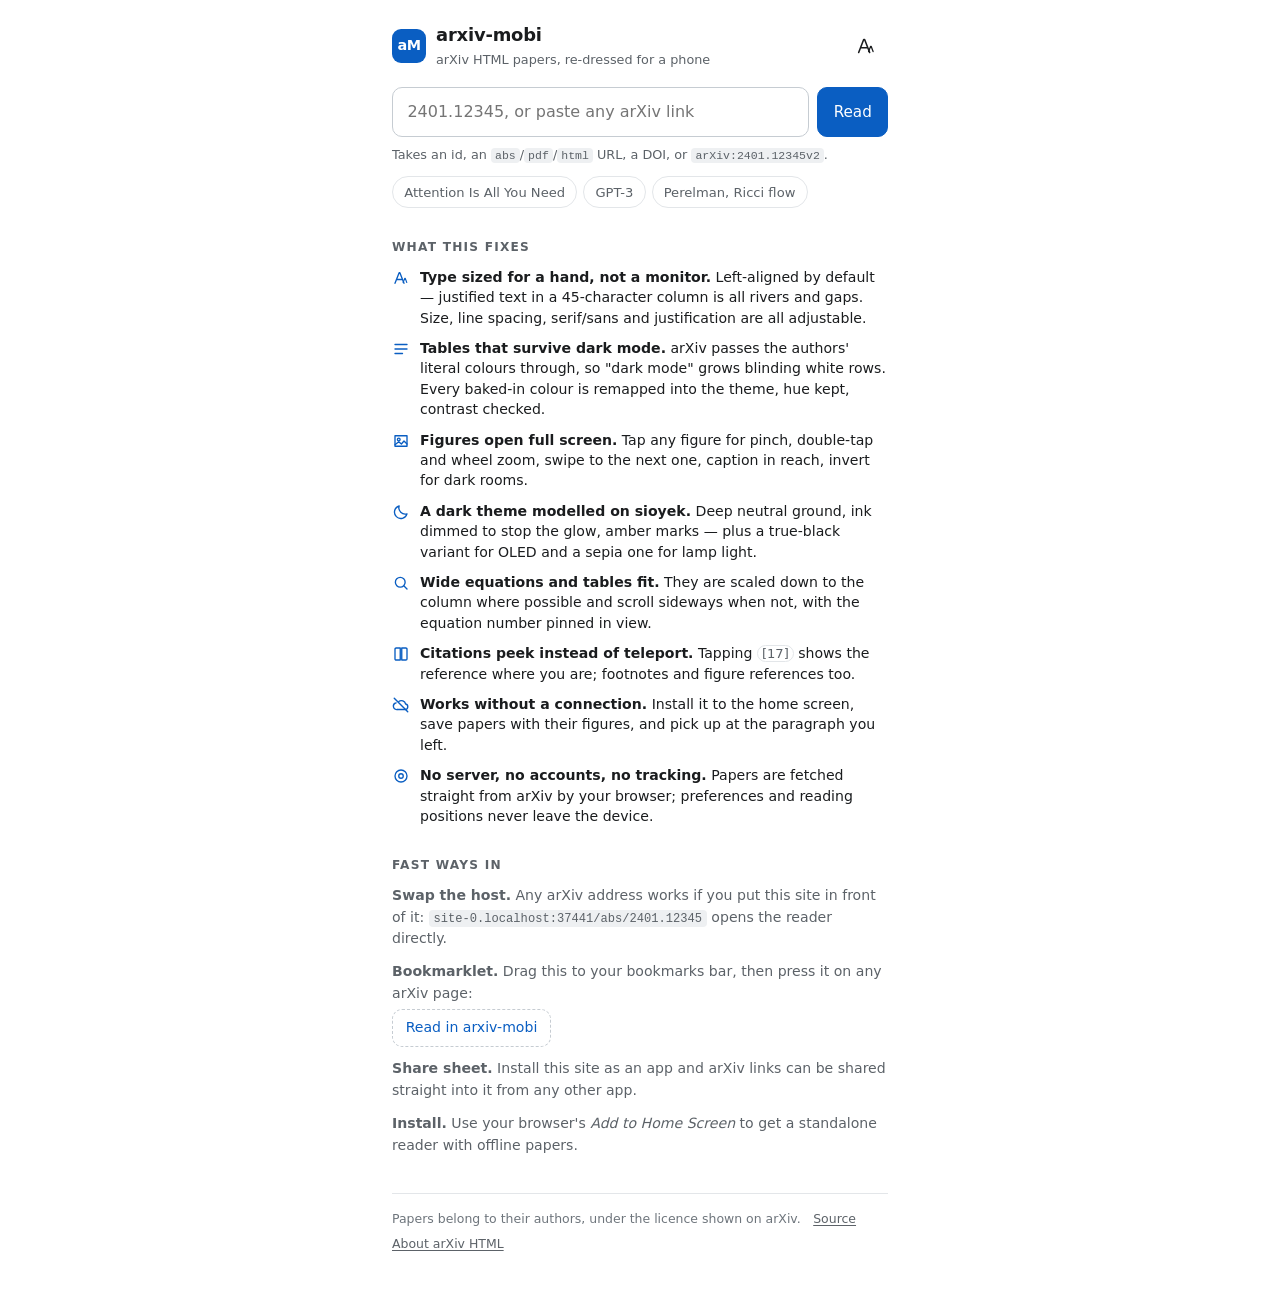
==== index.html @ 22921496 "Add arxiv-mobi: a phone-shaped reader for arXiv HTML papers A static, serverless site (GitHub Pages)" ====
<!doctype html>
<html lang="en">
<head>
<meta charset="utf-8">
<meta name="viewport" content="width=device-width, initial-scale=1, viewport-fit=cover">
<meta name="theme-color" content="#ffffff">
<meta name="color-scheme" content="light dark">
<title>arxiv-mobi — arXiv papers, phone-shaped</title>
<meta name="description" content="Open any arXiv paper that has an HTML version and read it with typography, tables, figures and dark themes built for a phone.">
<link rel="manifest" href="manifest.webmanifest">
<link rel="icon" href="assets/icons/icon.svg" type="image/svg+xml">
<link rel="apple-touch-icon" href="assets/icons/apple-touch-icon.png">
<meta name="apple-mobile-web-app-capable" content="yes">
<meta name="apple-mobile-web-app-title" content="arxiv-mobi">
<link rel="preconnect" href="https://arxiv.org" crossorigin>
<link rel="stylesheet" href="assets/css/base.css">
<link rel="stylesheet" href="assets/css/landing.css">
<script>
(function () {
  try {
    var p = JSON.parse(localStorage.getItem('arxivmobi:prefs:v1') || '{}');
    var t = p.theme || 'auto';
    if (t === 'auto') {
      t = window.matchMedia && window.matchMedia('(prefers-color-scheme: dark)').matches ? 'dark' : 'light';
    }
    document.documentElement.dataset.theme = t;
  } catch (e) { /* defaults are fine */ }
}());
</script>
</head>
<body>
<div class="wrap">

  <header class="masthead">
    <span class="masthead__mark" aria-hidden="true">aM</span>
    <div class="masthead__text">
      <h1>arxiv-mobi</h1>
      <p>arXiv HTML papers, re-dressed for a phone</p>
    </div>
    <button class="iconbtn" id="appearanceBtn" aria-label="Appearance settings" title="Appearance"></button>
  </header>

  <form class="searchform" id="openForm" novalidate>
    <div class="searchform__row">
      <input type="text" id="idInput" name="id" inputmode="text" autocapitalize="off"
             autocorrect="off" spellcheck="false" enterkeyhint="go"
             placeholder="2401.12345, or paste any arXiv link"
             aria-label="arXiv identifier or URL">
      <button class="btn btn--primary" type="submit">Read</button>
    </div>
    <p class="hint" id="formHint">Takes an id, an <code>abs</code>/<code>pdf</code>/<code>html</code> URL, a DOI, or <code>arXiv:2401.12345v2</code>.</p>
    <p class="formerror" id="formError" hidden></p>
  </form>

  <div class="chips" id="examples">
    <a class="chip" href="read.html?id=1706.03762">Attention Is All You Need</a>
    <a class="chip" href="read.html?id=2005.14165">GPT-3</a>
    <a class="chip" href="read.html?id=math/0211159">Perelman, Ricci flow</a>
  </div>

  <section class="block" id="continueBlock" hidden>
    <div class="block__head"><h2>Continue reading</h2></div>
    <ul class="cards" id="continueList"></ul>
  </section>

  <section class="block" id="libraryBlock" hidden>
    <div class="block__head">
      <h2>Recent papers</h2>
      <button type="button" id="clearLibrary">Clear</button>
    </div>
    <ul class="cards" id="libraryList"></ul>
  </section>

  <section class="block">
    <div class="block__head"><h2>What this fixes</h2></div>
    <ul class="featurelist">
      <li><span data-icon="type"></span><span><b>Type sized for a hand, not a monitor.</b> Left-aligned by default — justified text in a 45-character column is all rivers and gaps. Size, line spacing, serif/sans and justification are all adjustable.</span></li>
      <li><span data-icon="toc"></span><span><b>Tables that survive dark mode.</b> arXiv passes the authors' literal colours through, so "dark mode" grows blinding white rows. Every baked-in colour is remapped into the theme, hue kept, contrast checked.</span></li>
      <li><span data-icon="image"></span><span><b>Figures open full screen.</b> Tap any figure for pinch, double-tap and wheel zoom, swipe to the next one, caption in reach, invert for dark rooms.</span></li>
      <li><span data-icon="moon"></span><span><b>A dark theme modelled on sioyek.</b> Deep neutral ground, ink dimmed to stop the glow, amber marks — plus a true-black variant for OLED and a sepia one for lamp light.</span></li>
      <li><span data-icon="search"></span><span><b>Wide equations and tables fit.</b> They are scaled down to the column where possible and scroll sideways when not, with the equation number pinned in view.</span></li>
      <li><span data-icon="book"></span><span><b>Citations peek instead of teleport.</b> Tapping <span class="chip" style="padding:0 .3em">[17]</span> shows the reference where you are; footnotes and figure references too.</span></li>
      <li><span data-icon="cloudoff"></span><span><b>Works without a connection.</b> Install it to the home screen, save papers with their figures, and pick up at the paragraph you left.</span></li>
      <li><span data-icon="target"></span><span><b>No server, no accounts, no tracking.</b> Papers are fetched straight from arXiv by your browser; preferences and reading positions never leave the device.</span></li>
    </ul>
  </section>

  <section class="block">
    <div class="block__head"><h2>Fast ways in</h2></div>
    <div class="howto">
      <p><b>Swap the host.</b> Any arXiv address works if you put this site in front of it:
         <code id="swapExample">…/abs/2401.12345</code> opens the reader directly.</p>
      <p><b>Bookmarklet.</b> Drag this to your bookmarks bar, then press it on any arXiv page:
         <br><a class="bookmarklet" id="bookmarklet" href="#">Read in arxiv-mobi</a></p>
      <p><b>Share sheet.</b> Install this site as an app and arXiv links can be shared
         straight into it from any other app.</p>
      <p id="installHint" hidden><b>Install.</b> Use your browser's <i>Add to Home Screen</i> to get
         a standalone reader with offline papers.</p>
    </div>
  </section>

  <footer class="foot">
    <span>Papers belong to their authors, under the licence shown on arXiv.</span>
    <a href="https://github.com/newbee1905/arxiv-mobi" target="_blank" rel="noopener noreferrer">Source</a>
    <a href="https://info.arxiv.org/about/accessible_HTML.html" target="_blank" rel="noopener noreferrer">About arXiv HTML</a>
  </footer>
</div>

<dialog class="sheet" id="appearanceSheet" aria-label="Appearance">
  <div class="sheet__grip"></div>
  <div class="sheet__head">
    <h2 class="sheet__title">Appearance</h2>
    <button class="iconbtn" data-close aria-label="Close"></button>
  </div>
  <div class="sheet__body" id="appearanceBody"></div>
</dialog>

<div class="toast" id="toast" role="status" aria-live="polite"></div>

<script type="module" src="assets/js/landing.js"></script>
</body>
</html>
---- assets/css/base.css ----
/* =========================================================================
   arxiv-mobi — design tokens, themes and app chrome
   -------------------------------------------------------------------------
   Four palettes live here:
     light  — paper white, for bright rooms
     sepia  — warm low-blue, for lamp light
     dark   — sioyek-inspired: deep neutral ground, dimmed off-white ink
     black  — true black for OLED, ink pulled down to match
   The reader stylesheet (reader.css) consumes these tokens only; it never
   hardcodes a colour. That is what makes every arXiv construct — tables
   included — theme-correct instead of "light CSS on a dark page".
   ========================================================================= */

/* ---------- Light (default, also the base every theme overrides) -------- */
:root {
  color-scheme: light;

  --bg:            #ffffff;
  --bg-sunken:     #f2f3f5;
  --bg-raised:     #ffffff;
  --bg-overlay:    rgba(255, 255, 255, 0.86);
  --bg-scrim:      rgba(20, 22, 24, 0.45);

  --text:          #1a1c1e;
  --text-strong:   #000000;
  --text-dim:      #5c6268;
  --text-faint:    #6e757c;

  --rule:          #e3e6e9;
  --rule-strong:   #c6ccd2;

  --accent:        #0a5ec2;
  --accent-ink:    #ffffff;
  --accent-soft:   rgba(10, 94, 194, 0.10);
  --accent-dim:    #3f7fd0;

  --mark:          #fff1a8;
  --danger:        #b3261e;

  /* Surfaces used by re-coloured paper content (tables, listings, cards). */
  --surface-1:     #f7f8f9;
  --surface-2:     #eef0f2;
  --surface-3:     #e5e8ea;

  /* Figure plate: the card drawn behind figures so white-background plots
     stay readable. Transparent in light themes. */
  --figure-plate:  transparent;
  --figure-filter: none;

  --shadow-1: 0 1px 2px rgba(16, 18, 20, 0.08), 0 2px 8px rgba(16, 18, 20, 0.06);
  --shadow-2: 0 6px 24px rgba(16, 18, 20, 0.14), 0 2px 6px rgba(16, 18, 20, 0.08);

  /* Typography stacks. Reader font is switchable; UI font never changes. */
  --font-ui: ui-sans-serif, system-ui, -apple-system, "Segoe UI", Roboto,
             "Helvetica Neue", Arial, sans-serif;
  --font-serif: "Iowan Old Style", "Palatino Linotype", Palatino, Charter,
                "Source Serif 4", Georgia, "Times New Roman", serif;
  --font-sans: ui-sans-serif, system-ui, -apple-system, "Segoe UI", Roboto,
               "Helvetica Neue", Arial, sans-serif;
  --font-mono: ui-monospace, "SF Mono", SFMono-Regular, Menlo, Consolas,
               "Liberation Mono", monospace;

  /* Reader typography, driven by the settings sheet. */
  --reader-font: var(--font-serif);
  --reader-fs: 17px;
  --reader-lh: 1.6;
  --reader-measure: 42rem;
  --reader-align: left;
  --reader-hyphens: manual;
  --reader-para-gap: 0.9em;
  --table-fs: 0.86em;

  --radius-s: 6px;
  --radius-m: 10px;
  --radius-l: 16px;

  --bar-h: 48px;
  --tap: 44px;

  --ease: cubic-bezier(0.22, 0.61, 0.36, 1);
}

/* ---------- Sepia --------------------------------------------------------- */
:root[data-theme="sepia"] {
  color-scheme: light;
  --bg:          #f6efe0;
  --bg-sunken:   #efe6d3;
  --bg-raised:   #fbf5e9;
  --bg-overlay:  rgba(246, 239, 224, 0.88);
  --bg-scrim:    rgba(48, 40, 28, 0.45);

  --text:        #3b3328;
  --text-strong: #241e16;
  --text-dim:    #6d6354;
  --text-faint:  #776d5d;

  --rule:        #e0d5bf;
  --rule-strong: #c8b998;

  --accent:      #9a5518;
  --accent-ink:  #fdf8ee;
  --accent-soft: rgba(154, 85, 24, 0.12);
  --accent-dim:  #a86c33;

  --mark:        #f2dd9a;

  --surface-1:   #f1e8d6;
  --surface-2:   #eadfc8;
  --surface-3:   #e2d5b9;
}

/* ---------- Dark — the sioyek-flavoured one ------------------------------
   sioyek's dark mode does not slam white onto black: the page ground is a
   deep neutral grey and the ink is pulled down to a warm off-white so the
   glyph edges stop glowing. We copy that relationship (ink ~9.5:1 on
   ground, never 21:1), keep hue out of the greys, and use a muted slate
   blue for links plus amber for marks — sioyek's highlight colour.
   ----------------------------------------------------------------------- */
:root[data-theme="dark"] {
  color-scheme: dark;
  --bg:          #1c1e20;
  --bg-sunken:   #171819;
  --bg-raised:   #24272a;
  --bg-overlay:  rgba(28, 30, 32, 0.88);
  --bg-scrim:    rgba(0, 0, 0, 0.62);

  --text:        #c6c1b9;
  --text-strong: #e4e0d8;
  --text-dim:    #949a9f;
  --text-faint:  #878d93;

  --rule:        #33373b;
  --rule-strong: #474c51;

  --accent:      #86aede;
  --accent-ink:  #12161a;
  --accent-soft: rgba(134, 174, 222, 0.14);
  --accent-dim:  #6e93c0;

  --mark:        #d8a84e;
  --danger:      #e08c84;

  --surface-1:   #222528;
  --surface-2:   #282c30;
  --surface-3:   #2f3338;

  --figure-plate: #e8e6e1;
  --figure-filter: none;

  --shadow-1: 0 1px 2px rgba(0, 0, 0, 0.5), 0 2px 10px rgba(0, 0, 0, 0.35);
  --shadow-2: 0 8px 28px rgba(0, 0, 0, 0.6), 0 2px 6px rgba(0, 0, 0, 0.4);
}

/* ---------- Black (OLED) ------------------------------------------------- */
:root[data-theme="black"] {
  color-scheme: dark;
  --bg:          #000000;
  --bg-sunken:   #000000;
  --bg-raised:   #121415;
  --bg-overlay:  rgba(0, 0, 0, 0.9);
  --bg-scrim:    rgba(0, 0, 0, 0.75);

  --text:        #b9b5ae;
  --text-strong: #dcd8d1;
  --text-dim:    #8b9196;
  --text-faint:  #7b8186;

  --rule:        #26292b;
  --rule-strong: #3a3e42;

  --accent:      #84abd9;
  --accent-ink:  #000000;
  --accent-soft: rgba(132, 171, 217, 0.14);
  --accent-dim:  #6c90bd;

  --mark:        #d2a24a;
  --danger:      #e08c84;

  --surface-1:   #0e1011;
  --surface-2:   #161819;
  --surface-3:   #1e2123;

  --figure-plate: #e2e0dc;

  --shadow-1: 0 1px 2px rgba(0, 0, 0, 0.8);
  --shadow-2: 0 8px 28px rgba(0, 0, 0, 0.85);
}

/* Figures: user can opt out of the light plate and invert/dim instead. */
:root[data-figures="invert"] {
  --figure-plate: transparent;
  --figure-filter: invert(1) hue-rotate(180deg) brightness(0.94) contrast(1.04);
}
:root[data-figures="dim"] {
  --figure-plate: transparent;
  --figure-filter: brightness(0.82) contrast(1.06);
}
:root[data-figures="raw"] {
  --figure-plate: transparent;
  --figure-filter: none;
}

/* ========================== base elements ============================== */

*, *::before, *::after { box-sizing: border-box; }

html {
  -webkit-text-size-adjust: 100%;
  text-size-adjust: 100%;
  scroll-behavior: smooth;
  /* Anchor jumps must clear the fixed toolbar. */
  scroll-padding-top: calc(var(--bar-h) + 12px);
}
@media (prefers-reduced-motion: reduce) {
  html { scroll-behavior: auto; }
}

body {
  margin: 0;
  background: var(--bg);
  color: var(--text);
  font-family: var(--font-ui);
  font-size: 15px;
  line-height: 1.5;
  overflow-wrap: break-word;
  -webkit-tap-highlight-color: var(--accent-soft);
}

a { color: var(--accent); text-decoration-thickness: from-font; text-underline-offset: 2px; }

:where(button, input, select, textarea) { font: inherit; color: inherit; }

:focus-visible {
  outline: 2px solid var(--accent);
  outline-offset: 2px;
  border-radius: 3px;
}

::selection { background: var(--accent-soft); }

[hidden] { display: none !important; }

.sr-only {
  position: absolute; width: 1px; height: 1px; padding: 0;
  margin: -1px; overflow: hidden; clip: rect(0 0 0 0);
  white-space: nowrap; border: 0;
}

/* ============================ buttons ================================== */

.btn {
  display: inline-flex; align-items: center; justify-content: center;
  gap: 0.45em;
  min-height: var(--tap);
  padding: 0 1em;
  border: 1px solid var(--rule-strong);
  border-radius: var(--radius-m);
  background: var(--bg-raised);
  color: var(--text);
  font-size: 0.95rem;
  font-weight: 500;
  cursor: pointer;
  transition: background 0.15s var(--ease), border-color 0.15s var(--ease);
}
.btn:hover { background: var(--surface-1); }
.btn:active { background: var(--surface-2); }
.btn--primary {
  background: var(--accent); border-color: var(--accent); color: var(--accent-ink);
}
.btn--primary:hover, .btn--primary:active { background: var(--accent-dim); border-color: var(--accent-dim); }
.btn--ghost { background: transparent; border-color: transparent; }
.btn--ghost:hover { background: var(--accent-soft); }
.btn--block { width: 100%; }

/* Square icon button used throughout the chrome. */
.iconbtn {
  display: inline-flex; align-items: center; justify-content: center;
  width: var(--tap); height: var(--tap);
  padding: 0;
  border: 0; border-radius: var(--radius-m);
  background: transparent; color: var(--text);
  cursor: pointer;
  flex: 0 0 auto;
}
.iconbtn:hover { background: var(--accent-soft); }
.iconbtn:active { background: var(--surface-2); }
.iconbtn[aria-pressed="true"], .iconbtn.is-on { color: var(--accent); background: var(--accent-soft); }
.iconbtn svg { width: 22px; height: 22px; fill: none; stroke: currentColor; stroke-width: 1.7; stroke-linecap: round; stroke-linejoin: round; }
.iconbtn--solid svg { fill: currentColor; stroke: none; }

/* ============================ toast ==================================== */

.toast {
  position: fixed;
  left: 50%;
  bottom: calc(16px + env(safe-area-inset-bottom));
  transform: translate(-50%, 150%);
  z-index: 80;
  display: flex;
  align-items: center;
  justify-content: center;
  gap: 0.2em;
  width: max-content;
  max-width: min(92vw, 30rem);
  padding: 0.6em 1em;
  border-radius: var(--radius-l);
  background: var(--bg-raised);
  color: var(--text);
  border: 1px solid var(--rule);
  box-shadow: var(--shadow-2);
  font-size: 0.88rem;
  line-height: 1.35;
  text-align: left;
  transition: transform 0.25s var(--ease), opacity 0.25s var(--ease);
  opacity: 0;
  pointer-events: none;
}
.toast.is-open { transform: translate(-50%, 0); opacity: 1; }

/* ===================== dialogs: sheets & drawers ======================= */

dialog {
  border: 0; padding: 0; margin: 0;
  max-width: none; max-height: none;
  background: transparent; color: inherit;
}
/* Author-level `display` on .sheet/.drawer would otherwise beat the user
   agent's `dialog:not([open]) { display: none }` — origin wins over
   specificity — and leave every sheet on screen swallowing taps. */
dialog:not([open]) { display: none !important; }
dialog::backdrop { background: var(--bg-scrim); }

/* Bottom sheet — the phone-native place for settings. */
.sheet {
  position: fixed;
  /* `top: auto` matters: the UA gives a modal dialog `inset: 0`, which
     would pin the sheet to the top of the screen instead of the bottom. */
  top: auto;
  left: 0; right: 0; bottom: 0;
  width: 100%;
  max-height: 86vh;
  border-radius: var(--radius-l) var(--radius-l) 0 0;
  background: var(--bg-raised);
  color: var(--text);
  box-shadow: var(--shadow-2);
  overflow: hidden;
  display: flex; flex-direction: column;
}
.sheet[open] { animation: sheet-in 0.24s var(--ease); }
@keyframes sheet-in { from { transform: translateY(100%); } to { transform: translateY(0); } }
@media (prefers-reduced-motion: reduce) { .sheet[open] { animation: none; } }

.sheet__grip {
  flex: 0 0 auto;
  display: flex; align-items: center; justify-content: center;
  padding: 8px 0 2px;
  cursor: grab;
  touch-action: none;
}
.sheet__grip::before {
  content: ""; width: 40px; height: 4px; border-radius: 2px; background: var(--rule-strong);
}
.sheet__head {
  flex: 0 0 auto;
  display: flex; align-items: center; gap: 0.5em;
  padding: 4px 8px 8px 16px;
  border-bottom: 1px solid var(--rule);
}
.sheet__title { margin: 0; font-size: 1rem; font-weight: 600; flex: 1; }
.sheet__body {
  overflow-y: auto; -webkit-overflow-scrolling: touch;
  padding: 10px 16px calc(18px + env(safe-area-inset-bottom));
  overscroll-behavior: contain;
}

/* Side drawer — table of contents. */
.drawer {
  position: fixed;
  top: 0; bottom: 0; left: 0; right: auto;
  width: min(86vw, 23rem);
  max-height: 100vh;
  background: var(--bg-raised);
  color: var(--text);
  box-shadow: var(--shadow-2);
  display: flex; flex-direction: column;
  border-radius: 0 var(--radius-l) var(--radius-l) 0;
  overflow: hidden;
}
.drawer[open] { animation: drawer-in 0.24s var(--ease); }
@keyframes drawer-in { from { transform: translateX(-100%); } to { transform: translateX(0); } }
@media (prefers-reduced-motion: reduce) { .drawer[open] { animation: none; } }
.drawer__head {
  display: flex; align-items: center; gap: 0.5em;
  padding: calc(8px + env(safe-area-inset-top)) 8px 8px 16px;
  border-bottom: 1px solid var(--rule);
}
.drawer__body { overflow-y: auto; overscroll-behavior: contain; padding: 8px 0 24px; }

/* ===================== settings controls =============================== */

.field { padding: 12px 0; border-bottom: 1px solid var(--rule); }
.field:last-child { border-bottom: 0; }
.field__label {
  display: flex; align-items: baseline; justify-content: space-between;
  gap: 1em; margin-bottom: 8px;
  font-size: 0.85rem; font-weight: 600;
  letter-spacing: 0.01em; text-transform: uppercase;
  color: var(--text-dim);
}
.field__value { font-variant-numeric: tabular-nums; font-weight: 500; text-transform: none; letter-spacing: 0; }

/* Segmented control */
.seg { display: flex; gap: 4px; background: var(--bg-sunken); padding: 4px; border-radius: var(--radius-m); }
.seg > button {
  flex: 1 1 0; min-width: 0; min-height: 38px;
  border: 0; border-radius: calc(var(--radius-m) - 3px);
  background: transparent; color: var(--text-dim);
  font-size: 0.9rem; font-weight: 500; cursor: pointer;
  white-space: nowrap; overflow: hidden; text-overflow: ellipsis;
  padding: 0 0.5em;
}
.seg > button[aria-pressed="true"] {
  background: var(--bg-raised); color: var(--text); box-shadow: var(--shadow-1);
}

/* Theme swatches */
.swatches { display: flex; gap: 8px; }
.swatch {
  flex: 1 1 0; min-height: 52px;
  background: var(--bg-raised); color: var(--text);
  border: 2px solid var(--rule); border-radius: var(--radius-m);
  display: flex; flex-direction: column; align-items: center; justify-content: center;
  gap: 3px; cursor: pointer; font-size: 0.72rem; font-weight: 600;
  padding: 4px 2px;
}
.swatch[aria-pressed="true"] { border-color: var(--accent); background: var(--accent-soft); }
.swatch__chip {
  width: 100%; height: 16px; border-radius: 4px; border: 1px solid rgba(128,128,128,0.35);
}

input[type="range"] {
  width: 100%; height: var(--tap); margin: 0;
  accent-color: var(--accent);
  background: transparent;
}

/* Toggle row */
.switchrow {
  display: flex; align-items: center; justify-content: space-between;
  gap: 1em; min-height: var(--tap); cursor: pointer;
}
.switchrow__text { display: block; }
.switchrow__hint { display: block; font-size: 0.8rem; color: var(--text-dim); margin-top: 2px; }
.switch {
  appearance: none; -webkit-appearance: none;
  flex: 0 0 auto;
  position: relative; width: 46px; height: 28px;
  border-radius: 999px; background: var(--surface-3);
  border: 1px solid var(--rule-strong);
  cursor: pointer; transition: background 0.18s var(--ease);
}
.switch::after {
  content: ""; position: absolute; top: 3px; left: 3px;
  width: 20px; height: 20px; border-radius: 50%;
  background: var(--bg-raised); box-shadow: var(--shadow-1);
  transition: transform 0.18s var(--ease);
}
.switch:checked { background: var(--accent); border-color: var(--accent); }
.switch:checked::after { transform: translateX(18px); }

/* Inline action inside a toast ("Start over", "Undo"). */
.toast__btn {
  margin-left: 0.7em;
  border: 0;
  background: none;
  color: var(--accent);
  font-weight: 600;
  font-size: inherit;
  cursor: pointer;
  padding: 0.2em 0.1em;
}
---- assets/css/landing.css ----
/* =========================================================================
   arxiv-mobi — landing page
   ========================================================================= */

.wrap {
  max-width: 34rem;
  margin: 0 auto;
  padding: calc(22px + env(safe-area-inset-top)) clamp(16px, 5vw, 24px)
           calc(40px + env(safe-area-inset-bottom));
}

.masthead { display: flex; align-items: center; gap: 10px; margin-bottom: 18px; }
.masthead__mark {
  width: 34px; height: 34px; flex: 0 0 auto;
  border-radius: 9px;
  background: var(--accent);
  color: var(--accent-ink);
  display: grid; place-items: center;
  font-weight: 700; font-size: 0.9rem; letter-spacing: -0.03em;
}
.masthead__text { flex: 1 1 auto; min-width: 0; }
.masthead h1 { margin: 0; font-size: 1.12rem; font-weight: 650; letter-spacing: -0.01em; }
.masthead p { margin: 1px 0 0; font-size: 0.8rem; color: var(--text-dim); }

.searchform { margin: 0 0 10px; }
.searchform__row { display: flex; gap: 8px; }
.searchform input[type="text"] {
  flex: 1 1 auto; min-width: 0;
  min-height: 50px;
  padding: 0 0.9em;
  border: 1px solid var(--rule-strong);
  border-radius: var(--radius-m);
  background: var(--bg-raised);
  font-size: 1rem;
}
.searchform input[type="text"]:focus { border-color: var(--accent); outline: none; box-shadow: 0 0 0 3px var(--accent-soft); }
.searchform .btn { min-height: 50px; }
.hint { font-size: 0.8rem; color: var(--text-dim); margin: 8px 0 0; }
.hint code { font-family: var(--font-mono); background: var(--surface-2); padding: 0.1em 0.35em; border-radius: 4px; font-size: 0.9em; }
.formerror { color: var(--danger); font-size: 0.85rem; margin: 8px 0 0; }

.chips { display: flex; flex-wrap: wrap; gap: 6px; margin: 12px 0 0; }
.chip {
  border: 1px solid var(--rule);
  background: var(--bg-raised);
  border-radius: 999px;
  padding: 0.4em 0.85em;
  font-size: 0.82rem;
  color: var(--text-dim);
  cursor: pointer;
  text-decoration: none;
}
.chip:hover { border-color: var(--accent); color: var(--accent); }

section.block { margin-top: 30px; }
.block__head {
  display: flex; align-items: baseline; justify-content: space-between; gap: 1em;
  margin-bottom: 10px;
}
.block__head h2 {
  margin: 0;
  font-size: 0.76rem; font-weight: 700;
  letter-spacing: 0.1em; text-transform: uppercase;
  color: var(--text-dim);
}
.block__head button {
  border: 0; background: none; color: var(--accent);
  font-size: 0.82rem; cursor: pointer; padding: 4px;
}

.cards { list-style: none; margin: 0; padding: 0; display: grid; gap: 8px; }
.card {
  display: flex; align-items: stretch; gap: 0;
  border: 1px solid var(--rule);
  border-radius: var(--radius-m);
  background: var(--bg-raised);
  overflow: hidden;
}
.card__main {
  flex: 1 1 auto; min-width: 0;
  display: block;
  padding: 11px 12px;
  text-decoration: none; color: var(--text);
}
.card__title {
  font-size: 0.92rem; font-weight: 550; line-height: 1.3;
  display: -webkit-box; -webkit-line-clamp: 2; -webkit-box-orient: vertical; overflow: hidden;
}
.card__sub {
  margin-top: 3px;
  font-size: 0.76rem; color: var(--text-dim);
  display: flex; flex-wrap: wrap; gap: 0.3em 0.7em; align-items: center;
}
.card__bar { height: 2px; background: var(--surface-3); border-radius: 2px; margin-top: 7px; }
.card__bar > span { display: block; height: 100%; background: var(--accent); border-radius: 2px; }
.card__del {
  flex: 0 0 auto;
  width: 42px; border: 0; border-left: 1px solid var(--rule);
  background: none; color: var(--text-faint); cursor: pointer;
  display: grid; place-items: center;
}
.card__del:hover { color: var(--danger); background: var(--surface-1); }
.card__del svg { width: 17px; height: 17px; fill: none; stroke: currentColor; stroke-width: 1.8; stroke-linecap: round; }
.badge-offline {
  font-size: 0.68rem; font-weight: 650; letter-spacing: 0.04em; text-transform: uppercase;
  color: var(--accent); border: 1px solid var(--accent-soft);
  background: var(--accent-soft); border-radius: 4px; padding: 0.1em 0.35em;
}
.empty { color: var(--text-dim); font-size: 0.88rem; padding: 4px 0; }

.featurelist { list-style: none; margin: 0; padding: 0; display: grid; gap: 10px; }
.featurelist li { display: flex; gap: 10px; font-size: 0.88rem; line-height: 1.45; }
.featurelist svg { width: 18px; height: 18px; flex: 0 0 auto; margin-top: 2px; color: var(--accent); fill: none; stroke: currentColor; stroke-width: 1.8; stroke-linecap: round; stroke-linejoin: round; }
.featurelist b { font-weight: 650; }

.howto { font-size: 0.88rem; line-height: 1.55; color: var(--text-dim); }
.howto code {
  font-family: var(--font-mono); font-size: 0.86em;
  background: var(--surface-2); padding: 0.15em 0.4em; border-radius: 4px;
  overflow-wrap: anywhere;
}
.howto p { margin: 0 0 0.8em; }
.bookmarklet {
  display: inline-block; margin-top: 4px;
  border: 1px dashed var(--rule-strong); border-radius: var(--radius-m);
  padding: 0.5em 0.9em; font-size: 0.88rem; text-decoration: none;
}

footer.foot {
  margin-top: 36px; padding-top: 16px;
  border-top: 1px solid var(--rule);
  font-size: 0.78rem; color: var(--text-faint);
  display: flex; flex-wrap: wrap; gap: 0.5em 1em; align-items: center;
}
footer.foot a { color: var(--text-dim); }
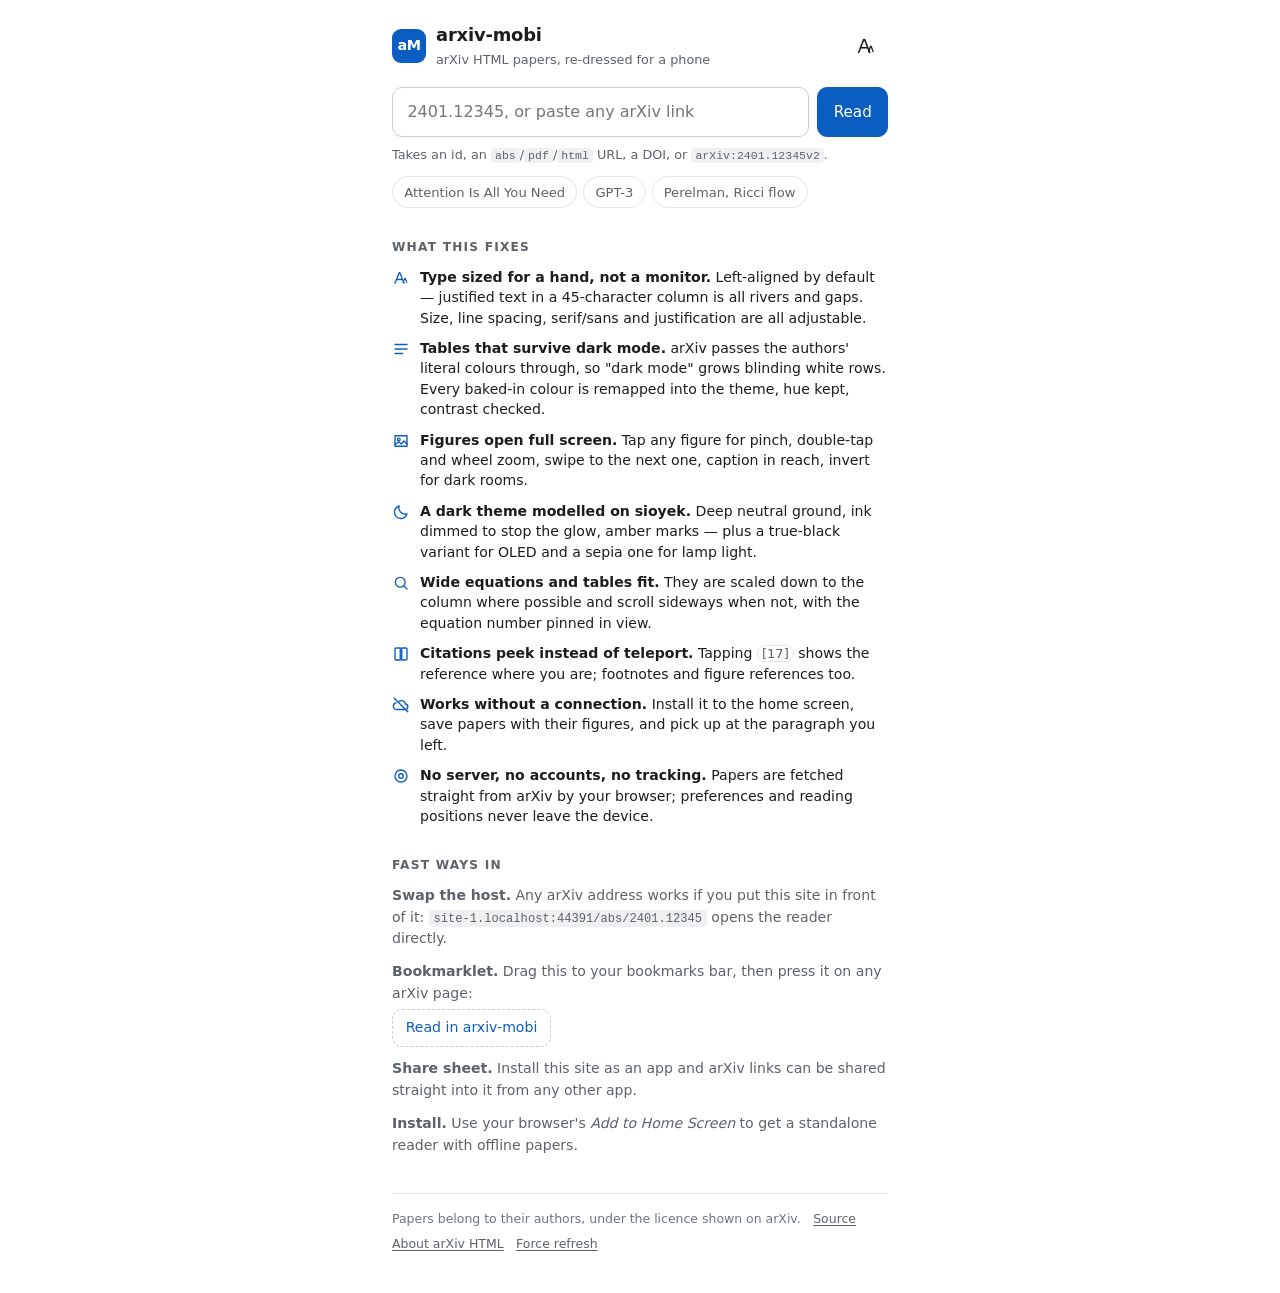
==== commit dcef0045: "Add a force-refresh escape hatch for stale app code A stale service worker cannot be argued with fro" ====
--- a/index.html
+++ b/index.html
@@ -103,6 +103,8 @@
     <span>Papers belong to their authors, under the licence shown on arXiv.</span>
     <a href="https://github.com/newbee1905/arxiv-mobi" target="_blank" rel="noopener noreferrer">Source</a>
     <a href="https://info.arxiv.org/about/accessible_HTML.html" target="_blank" rel="noopener noreferrer">About arXiv HTML</a>
+    <button type="button" id="forceRefresh" class="foot__link"
+            title="Clear the cached app code and rebuild from the network">Force refresh</button>
   </footer>
 </div>
 
--- a/assets/css/landing.css
+++ b/assets/css/landing.css
@@ -133,3 +133,14 @@
   display: flex; flex-wrap: wrap; gap: 0.5em 1em; align-items: center;
 }
 footer.foot a { color: var(--text-dim); }
+
+/* Escape hatch in the footer: looks like the links beside it. */
+.foot__link {
+  border: 0; background: none; padding: 0;
+  color: var(--text-dim);
+  font: inherit;
+  text-decoration: underline;
+  text-underline-offset: 2px;
+  cursor: pointer;
+}
+.foot__link:hover { color: var(--accent); }
